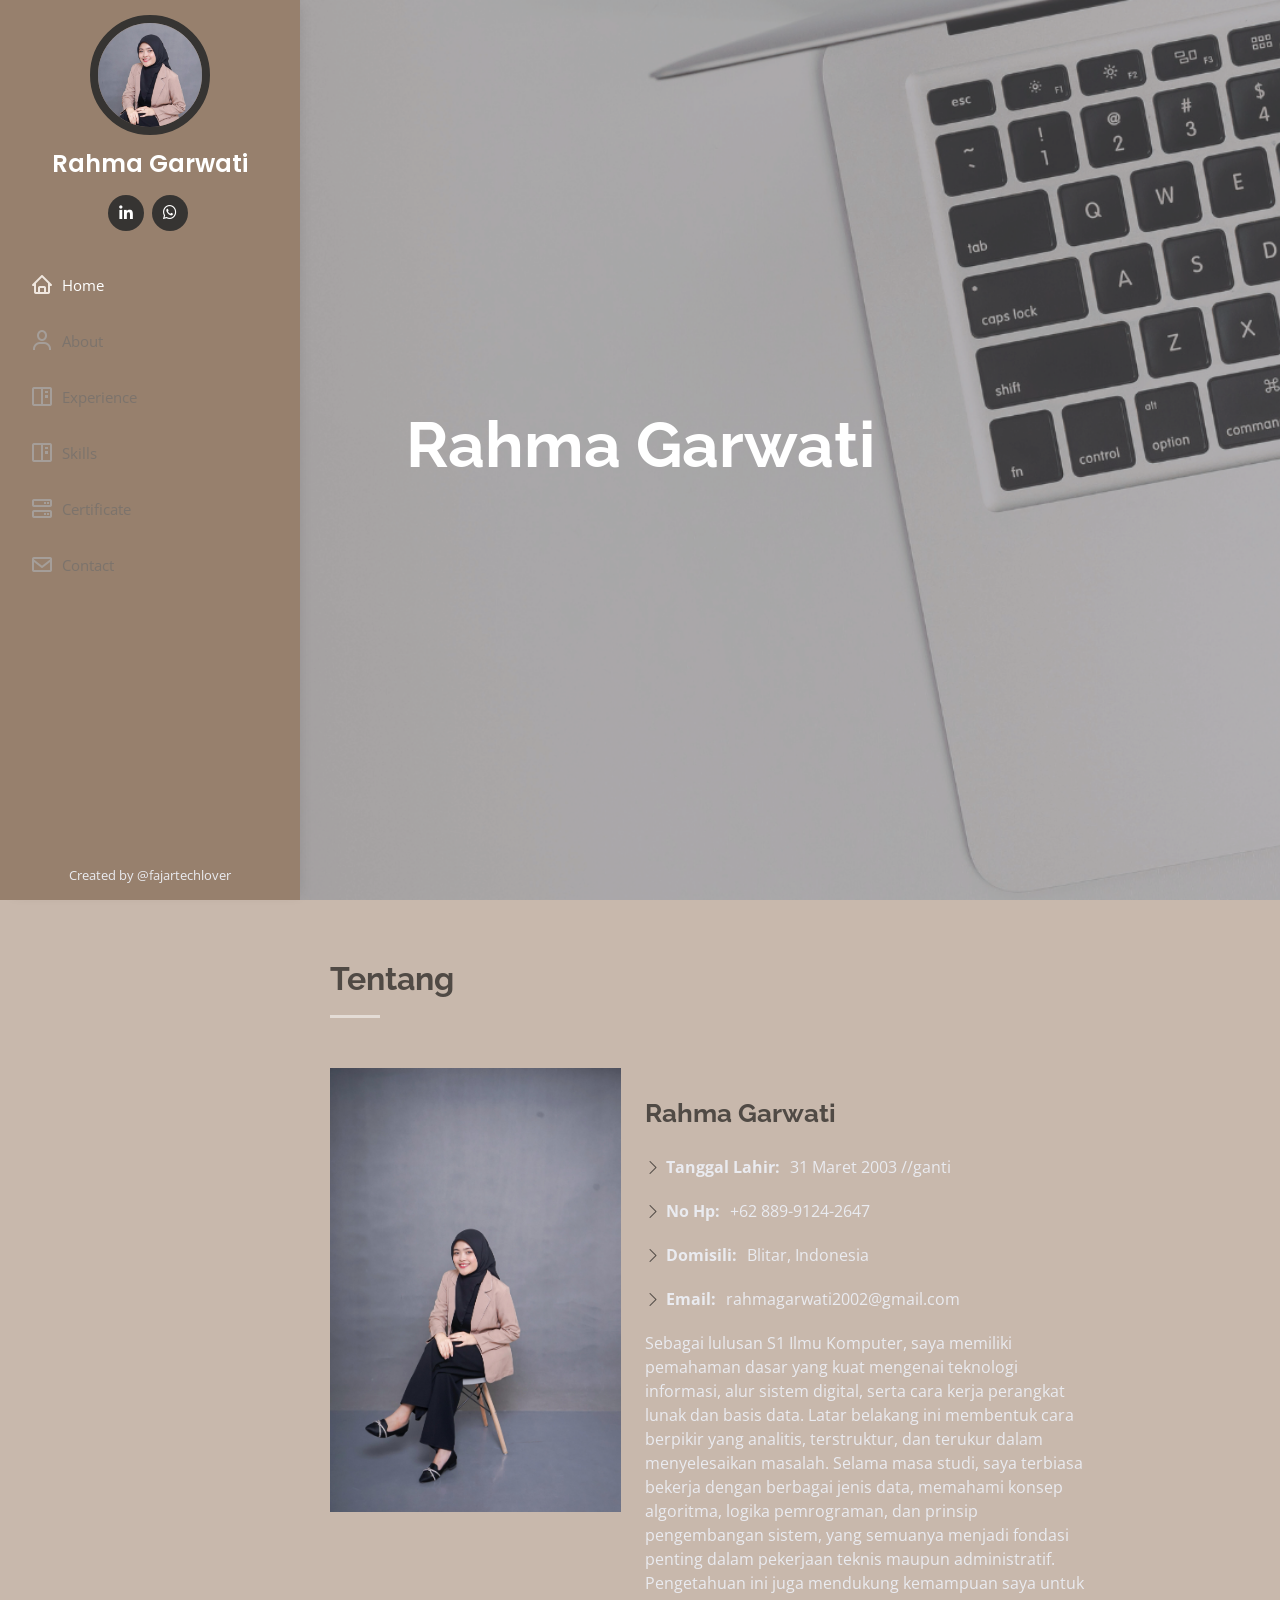
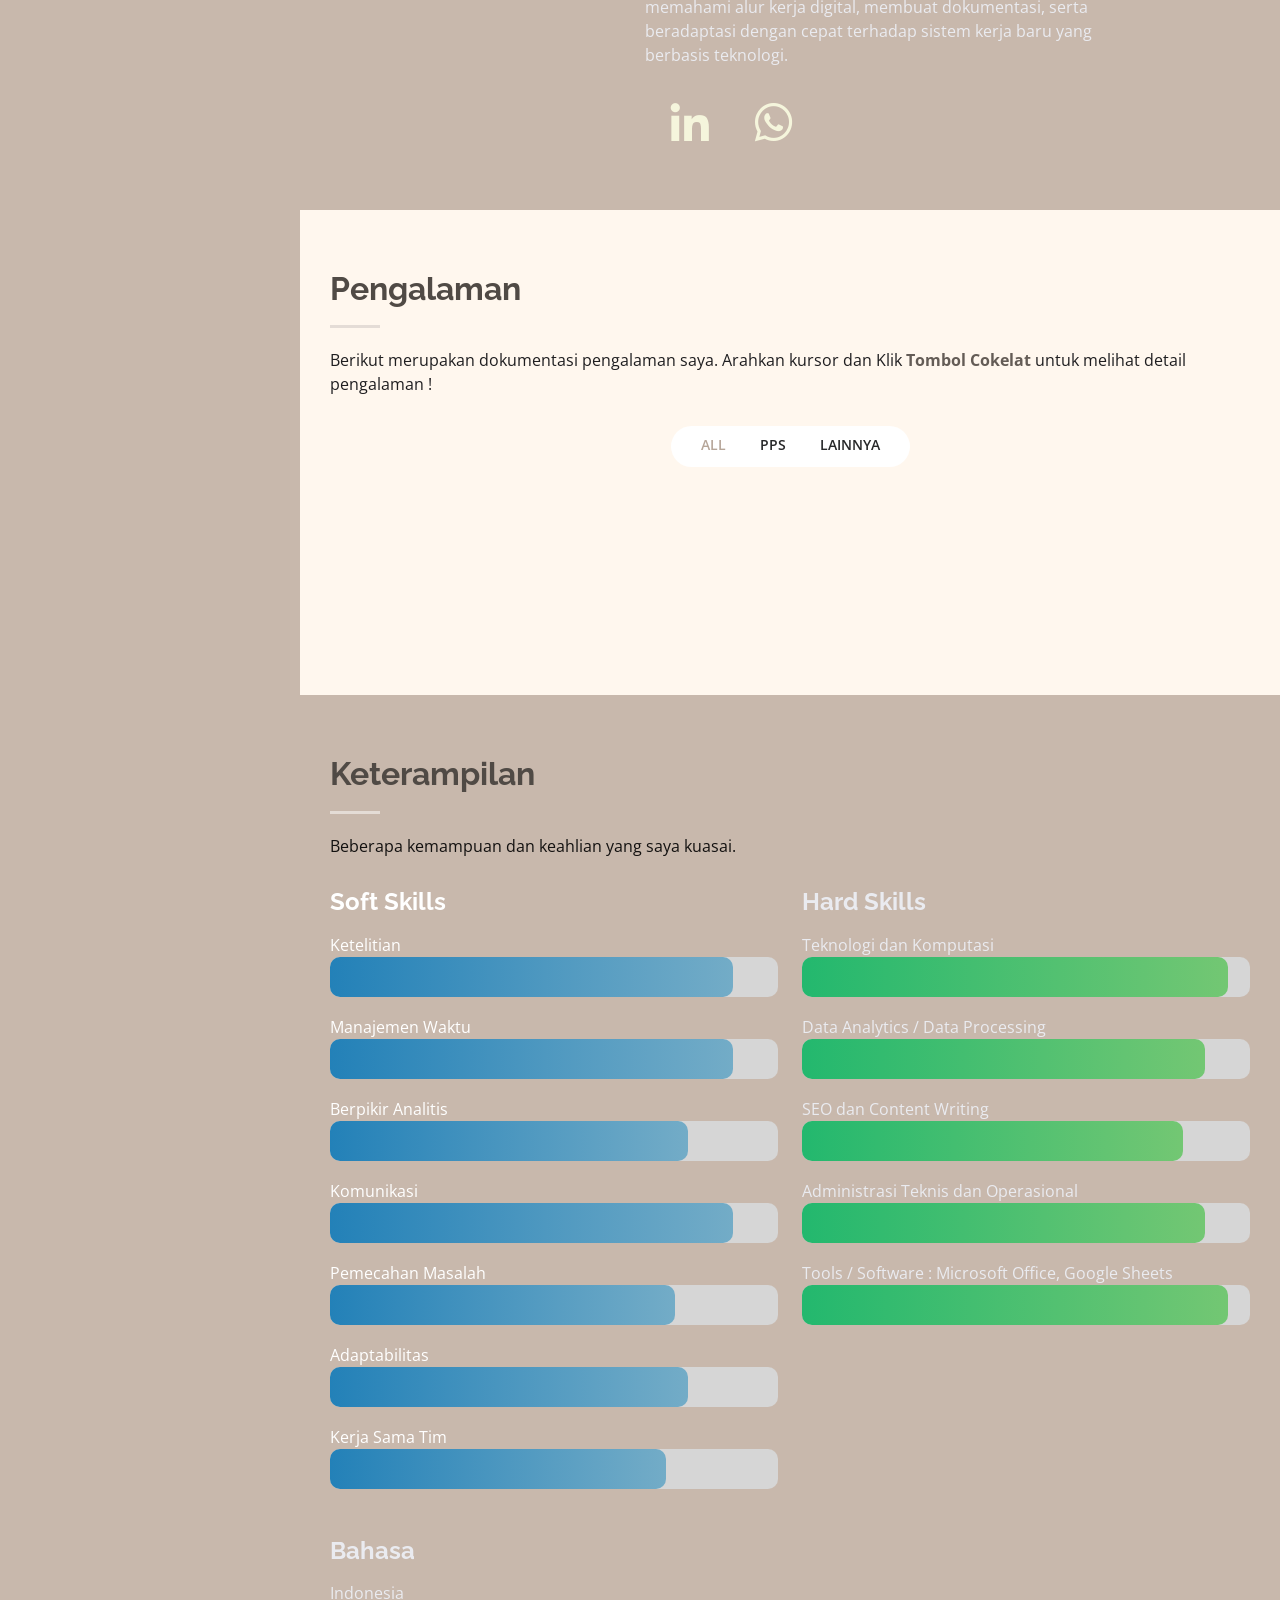
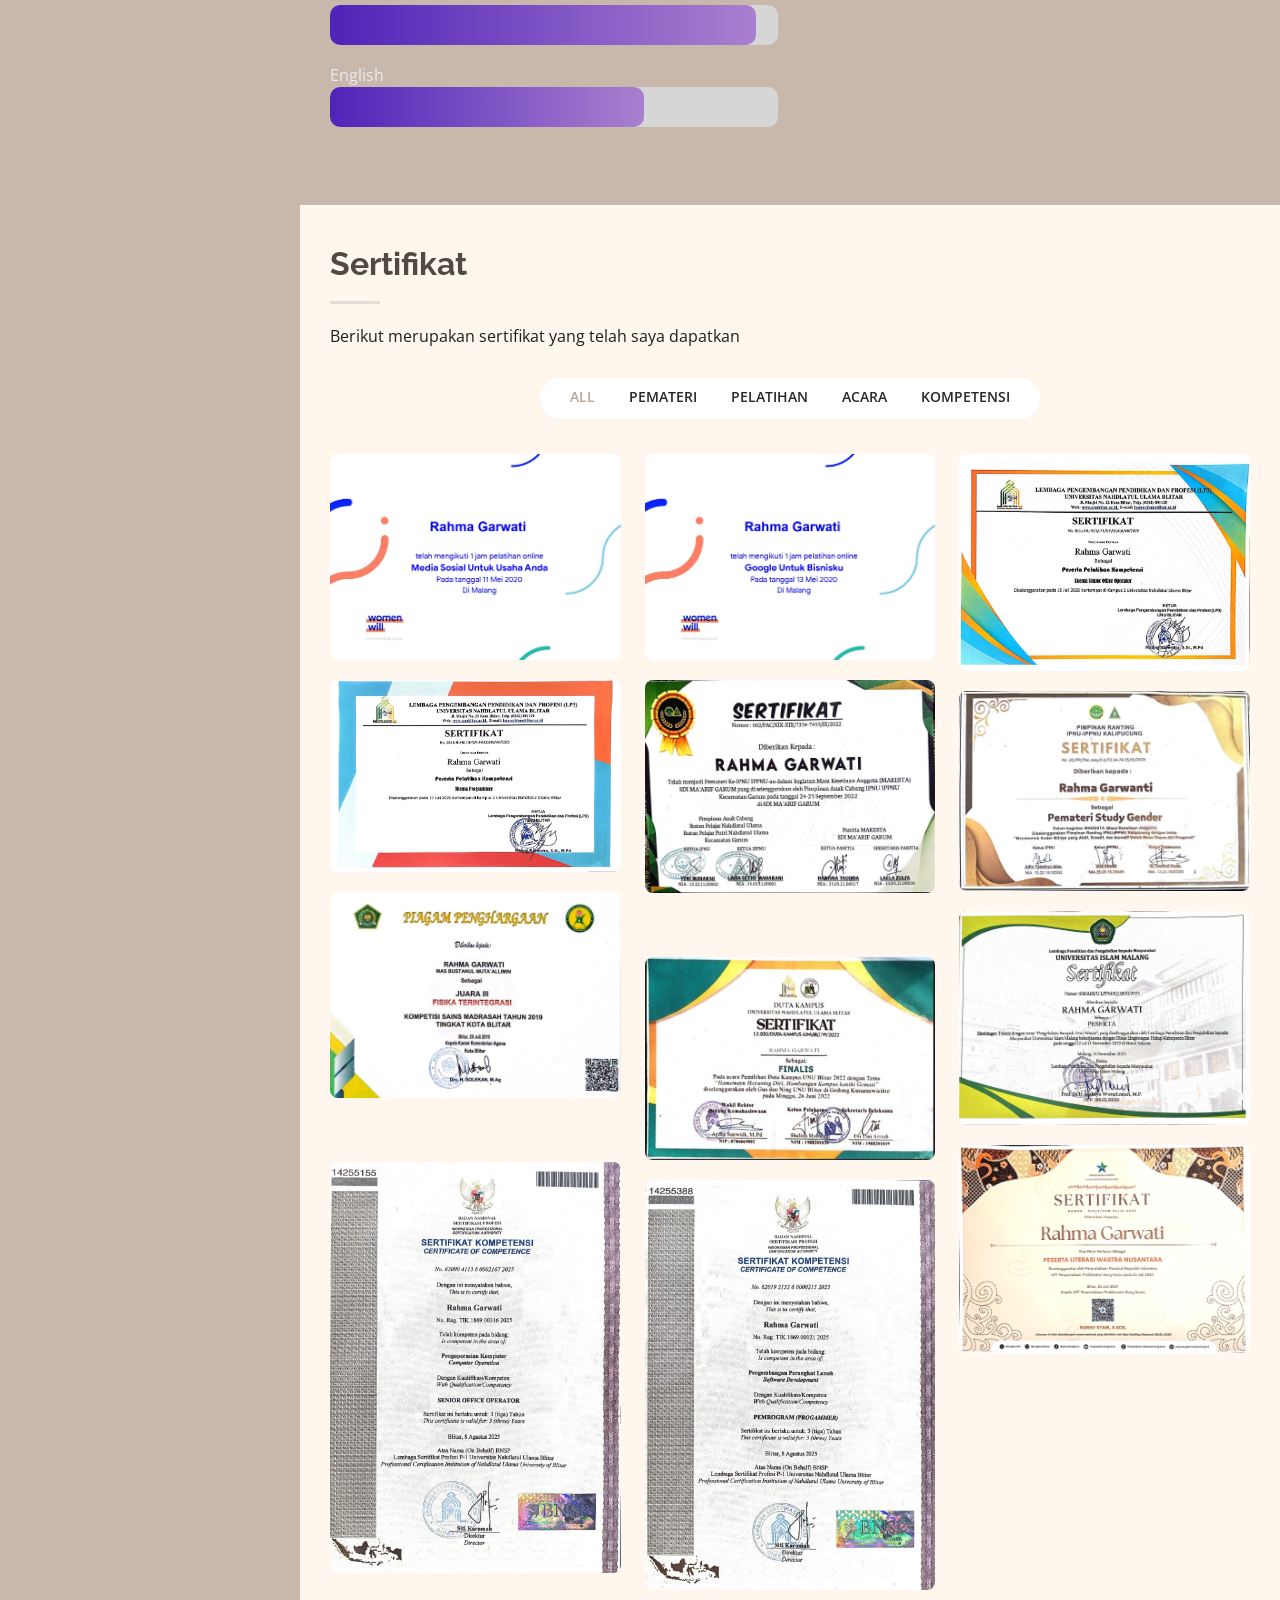
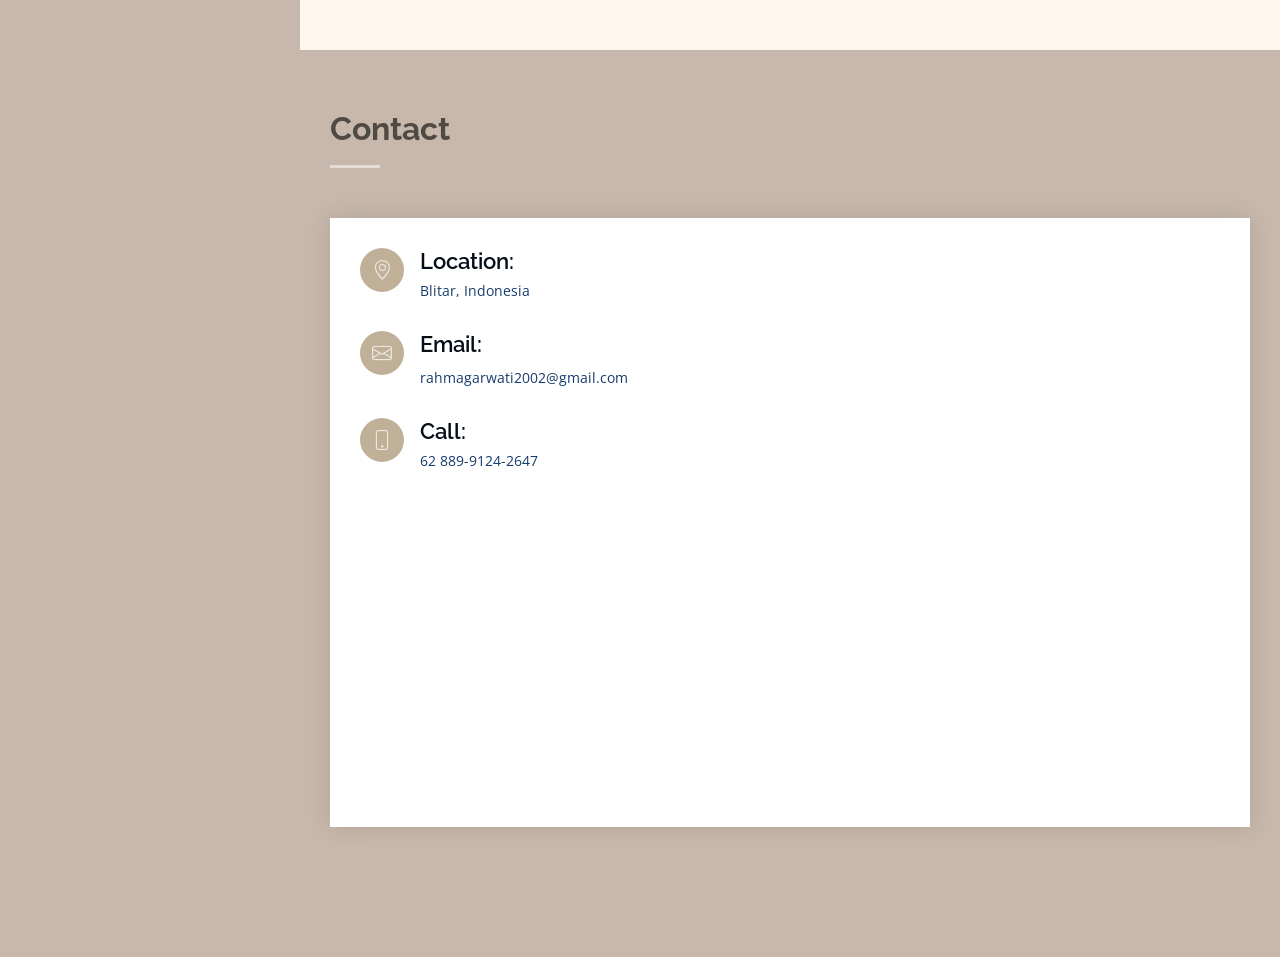
==== index.html @ 6982104a "Add Projects" ====
<!DOCTYPE html>
<html lang="en">

<head>
  <meta charset="utf-8">
  <meta content="width=device-width, initial-scale=1.0" name="viewport">

  <title>Rahma Garwati - Portfolio</title>
  <meta content="" name="description">
  <meta content="" name="keywords">

  <!-- Favicons -->
  <link href="assets/img/Profile 1.jpeg" rel="icon">

  <!-- Google Fonts -->
  <link href="https://fonts.googleapis.com/css?family=Open+Sans:300,300i,400,400i,600,600i,700,700i|Raleway:300,300i,400,400i,500,500i,600,600i,700,700i|Poppins:300,300i,400,400i,500,500i,600,600i,700,700i" rel="stylesheet">

  <!-- Vendor CSS Files -->
  <link href="assets/vendor/aos/aos.css" rel="stylesheet">
  <link href="assets/vendor/bootstrap/css/bootstrap.min.css" rel="stylesheet">
  <link href="assets/vendor/bootstrap-icons/bootstrap-icons.css" rel="stylesheet">
  <link href="assets/vendor/boxicons/css/boxicons.min.css" rel="stylesheet">
  <link href="assets/vendor/glightbox/css/glightbox.min.css" rel="stylesheet">
  <link href="assets/vendor/swiper/swiper-bundle.min.css" rel="stylesheet">

  <!-- Template Main CSS File -->
  <link href="assets/css/style.css" rel="stylesheet">

</head>

<body>

  <!-- ======= Mobile nav toggle button ======= -->
  <i class="bi bi-list mobile-nav-toggle d-xl-none"></i>

  <!-- ======= Header ======= -->
  <header id="header">
    <div class="d-flex flex-column">

      <div class="profile">
        <img src="assets/img/Profile 1.jpeg" alt="" class="img-fluid rounded-circle">
        <h1 class="text-light"><a href="index.html">Rahma Garwati</a></h1>
        <div class="social-links mt-3 text-center">
          <a href="https://www.linkedin.com/in/rahma-garwati-969980222" target="_blank" class="linkedin"><i class="bx bxl-linkedin"></i></a>
          <!-- <a href="https://www.instagram.com/salmaro__" target="_blank" class="instagram"><i class="bx bxl-instagram"></i></a> -->
            <a href="https://wa.me/6288991242647" target="_blank" ><i class="bx bxl-whatsapp" ></i></a>
        </div>
      </div>

      <nav id="navbar" class="nav-menu navbar">
        <ul>
          <li><a href="#hero" class="nav-link scrollto active"><i class="bx bx-home"></i> <span>Home</span></a></li>
          <li><a href="#about" class="nav-link scrollto"><i class="bx bx-user"></i> <span>About</span></a></li>
          <li><a href="#portfolio" class="nav-link scrollto"><i class="bx bx-book-content"></i> <span>Experience</span></a></li>
          <li><a href="#skills" class="nav-link scrollto"><i class="bx bx-book-content"></i> <span>Skills</span></a></li>
          <li><a href="#certificate" class="nav-link scrollto"><i class="bx bx-server"></i> <span>Certificate</span></a></li>
          <li><a href="#contact" class="nav-link scrollto"><i class="bx bx-envelope"></i> <span>Contact</span></a></li>
        </ul>
      </nav><!-- .nav-menu -->
    </div>
  </header><!-- End Header -->

  <!-- ======= Hero Section ======= -->
  <section id="hero" class="d-flex flex-column justify-content-center align-items-center">
    <div class="hero-container" data-aos="fade-in">
      <h1>Rahma Garwati</h1>
    </div>
  </section>
  <!-- End Hero -->

  <main id="main">

    <!-- ======= About Section ======= -->
    <section id="about" class="about">
      <div class="container">

        <div class="section-title">
          <h2>Tentang</h2>
          <!-- <ul >
            Sebagai lulusan S1 Ilmu Komputer, saya memiliki pemahaman dasar yang kuat mengenai teknologi informasi, alur sistem digital, serta cara kerja perangkat lunak dan basis data. Latar belakang ini membentuk cara berpikir yang analitis, terstruktur, dan terukur dalam menyelesaikan masalah. Selama masa studi, saya terbiasa bekerja dengan berbagai jenis data, memahami konsep algoritma, logika pemrograman, dan prinsip pengembangan sistem, yang semuanya menjadi fondasi penting dalam pekerjaan teknis maupun administratif. Pengetahuan ini juga mendukung kemampuan saya untuk memahami alur kerja digital, membuat dokumentasi, serta beradaptasi dengan cepat terhadap sistem kerja baru yang berbasis teknologi.
          </ul>
          <p> -->
        </div>

        <div class="row">
          <div class="col-lg-4" data-aos="fade-right">
            <img src="assets/img/Profile.jpeg" class="img-fluid" alt="">
          </div>
          <div class="col-lg-8 pt-4 pt-lg-0 content" data-aos="fade-left">
            <h2>Rahma Garwati</h2>
      
            <div class="row">
              <div class="col-lg-9">
                <ul>
                  <li><i class="bi bi-chevron-right"></i> <strong>Tanggal Lahir:</strong> <span>31 Maret 2003 //ganti</span></li>
                  <li><i class="bi bi-chevron-right"></i> <strong>No Hp:</strong> <span>+62 889-9124-2647</span></li>
                  <li><i class="bi bi-chevron-right"></i> <strong>Domisili:</strong> <span>Blitar, Indonesia</span></li>
                  <li><i class="bi bi-chevron-right"></i> <strong>Email:</strong> <span>rahmagarwati2002@gmail.com</span></li>

                  <p>
                    Sebagai lulusan S1 Ilmu Komputer, saya memiliki pemahaman dasar yang kuat mengenai teknologi informasi, alur sistem digital, serta cara kerja perangkat lunak dan basis data. 
                    Latar belakang ini membentuk cara berpikir yang analitis, terstruktur, dan terukur dalam menyelesaikan masalah. Selama masa studi, saya terbiasa bekerja dengan berbagai jenis data, 
                    memahami konsep algoritma, logika pemrograman, dan prinsip pengembangan sistem, yang semuanya menjadi fondasi penting dalam pekerjaan teknis maupun administratif. 
                    Pengetahuan ini juga mendukung kemampuan saya untuk memahami alur kerja digital, membuat dokumentasi, serta beradaptasi dengan cepat terhadap sistem kerja baru yang berbasis teknologi.
                  </p>          
                </ul>    
           
                <div class="social-links" style="padding-left: 20px; margin-top: 30px;">
                  <a href="https://www.linkedin.com/in/rahma-garwati-969980222" target="_blank">
                    <i class="bx bxl-linkedin" style="font-size: 50px;"></i>
                  </a>
                  <!-- <a href="https://www.instagram.com/" target="_blank" style="margin-left: 30px;">
                    <i class="bx bxl-instagram" style="font-size: 50px;"></i>
                  </a> -->
                  <a href="https://wa.me/6288991242647" target="_blank" style="margin-left: 30px;">
                    <i class="bx bxl-whatsapp" style="font-size: 50px;"></i>
                  </a>
                </div>
              </div>
            </div>

      
          </div>
        </div>

      </div>
    </section><!-- End About Section -->

    <!-- End Portfolio Section -->

       <!-- ======= Experience Section ======= -->
        <section id="portfolio" class="portfolio section-bg" style=" padding-bottom: 0px;">
          <div class="container">
    
            <div class="section-title">
              <h2>Pengalaman</h2>
              <p>Berikut merupakan dokumentasi pengalaman saya. Arahkan kursor dan Klik <b style="color: #645c56">Tombol Cokelat</b> untuk melihat detail pengalaman !</p>
            </div>

           <div class="row" >
          <div class="col-lg-12 d-flex justify-content-center">
            <ul id="portfolio-flters">
              <li data-filter="*" class="filter-active">All</li>
              <li data-filter=".filter-pps">PPS</li>
              <li data-filter=".filter-lainnya">Lainnya</li>
            </ul>
          </div>
        </div>

    
          <div class="row portfolio-container"  >
       
        
            <div class="col-lg-4 col-md-6 portfolio-item filter-pps">
            <div class="portfolio-wrap">
              <img src="assets/img/experience/banner (1).jpg" class="img-fluid" alt="">
              <div class="portfolio-links">
                <a href="1.html" title="More Details"><i class="bx bx-link"></i></a>
              </div>
            </div>
          </div>

            <div class="col-lg-4 col-md-6 portfolio-item filter-pps">
            <div class="portfolio-wrap">
              <img src="assets/img/experience/banner (2).jpg" class="img-fluid" alt="">
              <div class="portfolio-links">
                <a href="2.html" title="More Details"><i class="bx bx-link"></i></a>
              </div>
            </div>
          </div>

            <div class="col-lg-4 col-md-6 portfolio-item filter-lainnya">
            <div class="portfolio-wrap">
              <img src="assets/img/experience/banner (3).jpg" class="img-fluid" alt="">
              <div class="portfolio-links">
                <a href="3.html" title="More Details"><i class="bx bx-link"></i></a>
              </div>
            </div>
          </div>

       
       
            </div>
    
          </div>
        </section>
        
        <!-- ======= Skills Section ======= -->
<section id="skills" class="portfolio " >
  <div class="container">

    <div class="section-title">
      <h2>Keterampilan</h2>
      <p style="color: #131110">Beberapa kemampuan dan keahlian yang saya kuasai.</p>
    </div>

    <div class="row skills-content">


                  <!-- Soft Skills -->
      <div class="col-lg-6" data-aos="slide-right" style="color: White;">
        <h4 class="mb-3"><strong>Soft Skills</strong></h4>

   <div style="margin-bottom: 18px;">
          <span sclass="skill" >Ketelitian<i class="val" style=""></i></span>
          <div  style="background-color: #d6d6d6; border-radius: 10px;">
            <div role="progressbar"
              style="width: 90%; height: 40px; border-radius: 10px; background: linear-gradient(90deg,#2381b8,#73acc7);">
            </div>
          </div>
        </div>


   <div style="margin-bottom: 18px;">
          <span sclass="skill" >Manajemen Waktu<i class="val" style=""></i></span>
          <div  style="background-color: #d6d6d6; border-radius: 10px;">
            <div role="progressbar"
              style="width: 90%; height: 40px; border-radius: 10px; background: linear-gradient(90deg,#2381b8,#73acc7);">
            </div>
          </div>
        </div>

   <div style="margin-bottom: 18px;">
          <span sclass="skill" >Berpikir Analitis<i class="val" style=""></i></span>
          <div  style="background-color: #d6d6d6; border-radius: 10px;">
            <div role="progressbar"
              style="width: 80%; height: 40px; border-radius: 10px; background: linear-gradient(90deg,#2381b8,#73acc7);">
            </div>
          </div>
        </div>

           <div style="margin-bottom: 18px;">
          <span sclass="skill" >Komunikasi<i class="val" style=""></i></span>
          <div  style="background-color: #d6d6d6; border-radius: 10px;">
            <div role="progressbar"
              style="width: 90%; height: 40px; border-radius: 10px; background: linear-gradient(90deg,#2381b8,#73acc7);">
            </div>
          </div>
        </div>

        <div style="margin-bottom: 18px;">
          <span sclass="skill" >Pemecahan Masalah<i class="val" style=""></i></span>
          <div  style="background-color: #d6d6d6; border-radius: 10px;">
            <div role="progressbar"
              style="width: 77%; height: 40px; border-radius: 10px; background: linear-gradient(90deg,#2381b8,#73acc7);">
            </div>
          </div>
        </div>

        <div style="margin-bottom: 18px;">
          <span sclass="skill" >Adaptabilitas<i class="val" style=""></i></span>
          <div  style="background-color: #d6d6d6; border-radius: 10px;">
            <div role="progressbar"
              style="width: 80%; height: 40px; border-radius: 10px; background: linear-gradient(90deg,#2381b8,#73acc7);">
            </div>
          </div>
        </div>

        <div style="margin-bottom: 18px;">
          <span sclass="skill" >Kerja Sama Tim<i class="val" style=""></i></span>
          <div  style="background-color: #d6d6d6; border-radius: 10px;">
            <div role="progressbar"
              style="width: 75%; height: 40px; border-radius: 10px; background: linear-gradient(90deg,#2381b8,#73acc7);">
            </div>
          </div>
        </div>


      </div>


         <!-- Technical Skills -->
      <div class="col-lg-6" data-aos="slide-left">
        <h4 class="mb-3" ><strong>Hard Skills</strong></h4>

        <div style="margin-bottom: 18px;">
          <span sclass="skill" >Teknologi dan Komputasi</span>
          <div  style="background-color: #d6d6d6; border-radius: 10px;">
            <div role="progressbar"
              style="width: 95%; height: 40px; border-radius: 10px; background: linear-gradient(90deg,#23b86e,#73c773);">
            </div>
          </div>
        </div>
        <div style="margin-bottom: 18px;">
          <span sclass="skill" >Data Analytics / Data Processing</span>
          <div  style="background-color: #d6d6d6; border-radius: 10px;">
            <div role="progressbar"
              style="width: 90%; height: 40px; border-radius: 10px; background: linear-gradient(90deg,#23b86e,#73c773);">
            </div>
          </div>
        </div>
        <div style="margin-bottom: 18px;">
          <span sclass="skill" >SEO dan Content Writing</span>
          <div  style="background-color: #d6d6d6; border-radius: 10px;">
            <div role="progressbar"
              style="width: 85%; height: 40px; border-radius: 10px; background: linear-gradient(90deg,#23b86e,#73c773);">
            </div>
          </div>
        </div>
        <div style="margin-bottom: 18px;">
          <span sclass="skill" >Administrasi Teknis dan Operasional</span>
          <div  style="background-color: #d6d6d6; border-radius: 10px;">
            <div role="progressbar"
              style="width: 90%; height: 40px; border-radius: 10px; background: linear-gradient(90deg,#23b86e,#73c773);">
            </div>
          </div>
        </div>
        <div style="margin-bottom: 18px;">
          <span sclass="skill" >Tools / Software : Microsoft Office, Google Sheets</span>
          <div  style="background-color: #d6d6d6; border-radius: 10px;">
            <div role="progressbar"
              style="width: 95%; height: 40px; border-radius: 10px; background: linear-gradient(90deg,#23b86e,#73c773);">
            </div>
          </div>
        </div>
        
        <!-- <div style="margin-bottom: 18px;">
          <span sclass="skill" >Editing & Social Media: Canva, Capcut, Instagram</span>
          <div  style="background-color: #d6d6d6; border-radius: 10px;">
            <div role="progressbar"
              style="width: 90%; height: 40px; border-radius: 10px; background: linear-gradient(90deg,#23b86e,#73c773);">
            </div>
          </div>
        </div> -->

      </div>




   
      <!-- Language -->
      <div class="col-lg-6" data-aos="slide-up">
        <h4 class="mb-3" style="margin-top: 30px;"><strong>Bahasa</strong></h4>

        <div style="margin-bottom: 18px;">
          <span sclass="skill" >Indonesia</span>
          <div  style="background-color: #d6d6d6; border-radius: 10px;">
            <div role="progressbar"
              style="width: 95%; height: 40px; border-radius: 10px; background: linear-gradient(90deg,#5023b8,#a980cf);">
            </div>
          </div>
        </div>

        <div style="margin-bottom: 18px;">
          <span sclass="skill" >English</span>
          <div  style="background-color: #d6d6d6; border-radius: 10px;">
            <div role="progressbar"
              style="width: 70%; height: 40px; border-radius: 10px; background: linear-gradient(90deg,#5023b8,#a980cf);">
            </div>
          </div>
        </div>

      </div>



    </div>

  </div>
</section>
<!-- End Skills Section -->

        <!-- Certificate Section -->
        <section id="certificate" class="certificate section-bg portfolio" style="padding: 40px 0;">
        <div class="container">

        <div class="section-title">
            <h2>Sertifikat</h2>
            <p>Berikut merupakan sertifikat yang telah saya dapatkan</p>
          </div>

            <div class="row">
          <div class="col-lg-12 d-flex justify-content-center">
            <ul id="certificate-flters">
              <li data-filter="*" class="filter-active">All</li>
              <li data-filter=".filter-pemateri">Pemateri</li>
              <li data-filter=".filter-pelatihan">Pelatihan</li>
              <li data-filter=".filter-acara">Acara</li>
              <li data-filter=".filter-kompetensi">Kompetensi</li>
            </ul>
          </div>
        </div>

    <!-- Certificate List -->
    <div class="row certificate-container" data-aos="slide-up"  >


      <!-- Pelatihan -->
      <div class="col-lg-4 col-md-6 certificate-item filter-pelatihan" style="margin-bottom: 20px;">
        <div class="portfolio-wrap" style="border-radius: 8px;">
          <img src="assets/img/certificate/Pelatihan/pelatihan (1).jpg" class="img-fluid" alt="">
            <div class="portfolio-links">
              <a href="assets/img/certificate/Pelatihan/pelatihan (1).jpg" data-gallery="portfolioGallery" class="portfolio-lightbox" title=""><i class="bx bx-plus"></i></a>
            </div>
        </div>
      </div>

      <div class="col-lg-4 col-md-6 certificate-item filter-pelatihan" style="margin-bottom: 20px;">
        <div class="portfolio-wrap" style="border-radius: 8px;">
          <img src="assets/img/certificate/Pelatihan/pelatihan (2).jpg" class="img-fluid" alt="">
              <div class="portfolio-links">
                <a href="assets/img/certificate/Pelatihan/pelatihan (2).jpg" data-gallery="portfolioGallery" class="portfolio-lightbox" title=""><i class="bx bx-plus"></i></a>
              </div>
          </div>
      </div>

      <div class="col-lg-4 col-md-6 certificate-item filter-pelatihan" style="margin-bottom: 20px;">
        <div class="portfolio-wrap" style="border-radius: 8px;">
          <img src="assets/img/certificate/Pelatihan/pelatihan (3).jpg" class="img-fluid" alt="">
            <div class="portfolio-links">
              <a href="assets/img/certificate/Pelatihan/pelatihan (3).jpg" data-gallery="portfolioGallery" class="portfolio-lightbox" title=""><i class="bx bx-plus"></i></a>
            </div>
        </div>
      </div>

      <div class="col-lg-4 col-md-6 certificate-item filter-pelatihan" style="margin-bottom: 20px;">
        <div class="portfolio-wrap" style="border-radius: 8px;">
          <img src="assets/img/certificate/Pelatihan/pelatihan (4).jpg" class="img-fluid" alt="">
              <div class="portfolio-links">
                <a href="assets/img/certificate/Pelatihan/pelatihan (4).jpg" data-gallery="portfolioGallery" class="portfolio-lightbox" title=""><i class="bx bx-plus"></i></a>
              </div>
          </div>
      </div>      

      <!-- Pemateri  -->

      <div class="col-lg-4 col-md-6 certificate-item filter-pemateri" style="margin-bottom: 20px;">
        <div class="portfolio-wrap" style="border-radius: 8px;">
          <img src="assets/img/certificate/Pemateri/pemateri (1).jpeg" class="img-fluid" alt="">
            <div class="portfolio-links">
              <a href="assets/img/certificate/Pemateri/pemateri (1).jpeg" data-gallery="portfolioGallery" class="portfolio-lightbox" title=""><i class="bx bx-plus"></i></a>
            </div>
        </div>
      </div>

      <div class="col-lg-4 col-md-6 certificate-item filter-pemateri" style="margin-bottom: 20px;">
        <div class="portfolio-wrap" style="border-radius: 8px;">
          <img src="assets/img/certificate/Pemateri/pemateri (2).jpeg" class="img-fluid" alt="">
              <div class="portfolio-links">
                <a href="assets/img/certificate/Pemateri/pemateri (2).jpeg" data-gallery="portfolioGallery" class="portfolio-lightbox" title=""><i class="bx bx-plus"></i></a>
              </div>
          </div>
      </div>

      <!-- Acara -->
       
      <div class="col-lg-4 col-md-6 certificate-item filter-acara" style="margin-bottom: 20px;">
        <div class="portfolio-wrap" style="border-radius: 8px;">
          <img src="assets/img/certificate/Acara/acara (1).jpg" class="img-fluid" alt="">
            <div class="portfolio-links">
              <a href="assets/img/certificate/Acara/acara (1).jpg" data-gallery="portfolioGallery" class="portfolio-lightbox" title=""><i class="bx bx-plus"></i></a>
            </div>
        </div>
      </div>

      <div class="col-lg-4 col-md-6 certificate-item filter-acara" style="margin-bottom: 20px;">
        <div class="portfolio-wrap" style="border-radius: 8px;">
          <img src="assets/img/certificate/Acara/acara (2).jpeg" class="img-fluid" alt="">
            <div class="portfolio-links">
              <a href="assets/img/certificate/Acara/acara (2).jpeg" data-gallery="portfolioGallery" class="portfolio-lightbox" title=""><i class="bx bx-plus"></i></a>
            </div>
        </div>
      </div>

      <div class="col-lg-4 col-md-6 certificate-item filter-acara" style="margin-bottom: 20px;">
        <div class="portfolio-wrap" style="border-radius: 8px;">
          <img src="assets/img/certificate/Acara/acara (3).jpg" class="img-fluid" alt="">
            <div class="portfolio-links">
              <a href="assets/img/certificate/Acara/acara (3).jpg" data-gallery="portfolioGallery" class="portfolio-lightbox" title=""><i class="bx bx-plus"></i></a>
            </div>
        </div>
      </div>

      <div class="col-lg-4 col-md-6 certificate-item filter-acara" style="margin-bottom: 20px;">
        <div class="portfolio-wrap" style="border-radius: 8px;">
          <img src="assets/img/certificate/Acara/acara (4).jpeg" class="img-fluid" alt="">
            <div class="portfolio-links">
              <a href="assets/img/certificate/Acara/acara (4).jpeg" data-gallery="portfolioGallery" class="portfolio-lightbox" title=""><i class="bx bx-plus"></i></a>
            </div>
        </div>
      </div>

      <div class="col-lg-4 col-md-6 certificate-item filter-acara" style="margin-bottom: 20px;">
        <div class="portfolio-wrap" style="border-radius: 8px;">
          <img src="assets/img/certificate/Acara/acara (5).jpg" class="img-fluid" alt="">
            <div class="portfolio-links">
              <a href="assets/img/certificate/Acara/acara (5).jpg" data-gallery="portfolioGallery" class="portfolio-lightbox" title=""><i class="bx bx-plus"></i></a>
            </div>
        </div>
      </div>

      <div class="col-lg-4 col-md-6 certificate-item filter-acara" style="margin-bottom: 20px;">
        <div class="portfolio-wrap" style="border-radius: 8px;">
          <img src="assets/img/certificate/Acara/acara (6).jpeg" class="img-fluid" alt="">
            <div class="portfolio-links">
              <a href="assets/img/certificate/Acara/acara (6).jpeg" data-gallery="portfolioGallery" class="portfolio-lightbox" title=""><i class="bx bx-plus"></i></a>
            </div>
        </div>
      </div>

      <!-- Kompetensi -->
      <div class="col-lg-4 col-md-6 certificate-item filter-kompetensi" style="margin-bottom: 20px;">
        <div class="portfolio-wrap" style="border-radius: 8px;">
          <img src="assets/img/certificate/Kompetensi/kompetensi (1).jpeg" class="img-fluid" alt="">
            <div class="portfolio-links">
              <a href="assets/img/certificate/Kompetensi/kompetensi (1).jpeg" data-gallery="portfolioGallery" class="portfolio-lightbox" title=""><i class="bx bx-plus"></i></a>
            </div>
        </div>
      </div>

      <div class="col-lg-4 col-md-6 certificate-item filter-kompetensi" style="margin-bottom: 20px;">
        <div class="portfolio-wrap" style="border-radius: 8px;">
          <img src="assets/img/certificate/Kompetensi/kompetensi (2).jpeg" class="img-fluid" alt="">
            <div class="portfolio-links">
              <a href="assets/img/certificate/Kompetensi/kompetensi (2).jpeg" data-gallery="portfolioGallery" class="portfolio-lightbox" title=""><i class="bx bx-plus"></i></a>
            </div>
        </div>
      </div>

    </div>

  </div>
</section>




   

    <!-- ======= Contact Section ======= -->
    <section id="contact" class="contact">
      <div class="container">

        <div class="section-title">
          <h2>Contact</h2>
        </div>

        <div class="row" data-aos="fade-in">

          <div class="col-lg-12 d-flex align-items-stretch">
            <div class="info">
              <div class="address">
                <i class="bi bi-geo-alt"></i>
                <h4>Location:</h4>
                <p>Blitar, Indonesia</p>
              </div>

              <div class="email">
                <i class="bi bi-envelope"></i>
                <h4>Email:</h4>
                <p>rahmagarwati2002@gmail.com</p>
              </div>

              <div class="phone">
                <i class="bi bi-phone"></i>
                <h4>Call:</h4>
                <p>62 889-9124-2647</p>
              </div>
              <iframe src="https://www.google.com/maps/embed?pb=!1m18!1m12!1m3!1d31600.522306522485!2d112.14465631181885!3d-8.09482483375637!2m3!1f0!2f0!3f0!3m2!1i1024!2i768!4f13.1!3m3!1m2!1s0x2e78eb1801b03d3d%3A0x3027a76e352bcf0!2sBlitar%2C%20Kota%20Blitar%2C%20Jawa%20Timur!5e0!3m2!1sid!2sid!4v1765009002490!5m2!1sid!2sid" width="100%" height="290px" style="border:0;" allowfullscreen="" loading="lazy" referrerpolicy="no-referrer-when-downgrade"></iframe>
            </div>

          </div>



        </div>

      </div>
    </section><!-- End Contact Section -->

  </main><!-- End #main -->
      

  <!-- ======= Footer ======= -->
  <footer id="footer">
    <div class="container">
 
      <div class="credits">
        Created by @fajartechlover
      </div>
    </div>
  </footer><!-- End  Footer -->

  <a href="#" class="back-to-top d-flex align-items-center justify-content-center"><i class="bi bi-arrow-up-short"></i></a>

  <!-- Vendor JS Files -->
  <script src="assets/vendor/purecounter/purecounter_vanilla.js"></script>
  <script src="assets/vendor/aos/aos.js"></script>
  <script src="assets/vendor/bootstrap/js/bootstrap.bundle.min.js"></script>
  <script src="assets/vendor/glightbox/js/glightbox.min.js"></script>
  <script src="assets/vendor/isotope-layout/isotope.pkgd.min.js"></script>
  <script src="assets/vendor/swiper/swiper-bundle.min.js"></script>
  <script src="assets/vendor/typed.js/typed.umd.js"></script>
  <script src="assets/vendor/waypoints/noframework.waypoints.js"></script>
  <script src="assets/vendor/php-email-form/validate.js"></script>

  <!-- Template Main JS File -->
  <script src="assets/js/main.js"></script>
  <script src="assets/js/animation/portfolio-animation.js"></script>


</body>

</html>
---- assets/css/style.css ----
body {
  font-family: "Open Sans", sans-serif;
  color: #eaebf0;
  background-color: #c8b8ac;
}

a {
  color: beige  ;
  text-decoration: none;
}

a:hover {
  color: #b4a69b;
  text-decoration: none;
}

h1,
h2,
h3,
h4,
h5,
h6 {
  font-family: "Raleway", sans-serif;
}

/*--------------------------------------------------------------
# Back to top button
--------------------------------------------------------------*/
.back-to-top {
  position: fixed;
  visibility: hidden;
  opacity: 0;
  right: 15px;
  bottom: 15px;
  z-index: 996;
  background: #4a4038;
  width: 40px;
  height: 40px;
  border-radius: 50px;
  transition: all 0.4s;
}

.back-to-top i {
  font-size: 28px;
  color: #fff;
  line-height: 0;
}

.back-to-top:hover {
  background: #5d5146;
  color: #fff;
}

.back-to-top.active {
  visibility: visible;
  opacity: 1;
}

/*--------------------------------------------------------------
# Header
--------------------------------------------------------------*/
#header {
  position: fixed;
  top: 0;
  left: 0;
  bottom: 0;
  width: 300px;
  transition: all ease-in-out 0.5s;
  z-index: 9997;
  transition: all 0.5s;
  padding: 0 15px;
  background: #97806d;
  overflow-y: auto;
  box-shadow: 6px 0 12px -6px rgba(0,0,0,0.10);
}

#header .profile img {
  margin: 15px auto;
  display: block;
  width: 120px;
  border: 8px solid #363432;
}

#header .profile h1 {
  font-size: 24px;
  margin: 0;
  padding: 0;
  font-weight: 600;
  -moz-text-align-last: center;
  text-align-last: center;
  font-family: "Poppins", sans-serif;
}

#header .profile h1 a,
#header .profile h1 a:hover {
  color: #fff;
  text-decoration: none;
}

#header .profile .social-links a {
  font-size: 18px;
  display: inline-block;
  background: #363432;
  color: #fff;
  line-height: 1;
  padding: 8px 0;
  margin-right: 4px;
  border-radius: 50%;
  text-align: center;
  width: 36px;
  height: 36px;
  transition: 0.3s;
}

#header .profile .social-links a:hover {
  background: #eae6e2;
  color: #fff;
  text-decoration: none;
}

#main {
  margin-left: 300px;
}

.container,
.container-fluid {
  padding-left: 30px;
  padding-right: 30px;
}

@media (max-width: 1199px) {
  #header {
    left: -300px;
  }

  #main {
    margin-left: 0;
  }

  .container,
  .container-fluid {
    padding-left: 12px;
    padding-right: 12px;
  }
}

/*--------------------------------------------------------------
# Navigation Menu
--------------------------------------------------------------*/
/* Desktop Navigation */
.nav-menu {
  padding: 30px 0 0 0;
}

.nav-menu * {
  margin: 0;
  padding: 0;
  list-style: none;
}

.nav-menu>ul>li {
  position: relative;
  white-space: nowrap;
}

.nav-menu a,
.nav-menu a:focus {
  display: flex;
  align-items: center;
  color: #7c736c;
  padding: 12px 15px;
  margin-bottom: 8px;
  transition: 0.3s;
  font-size: 15px;
}

.nav-menu a i,
.nav-menu a:focus i {
  font-size: 24px;
  padding-right: 8px;
  color: #a59e99;
}

.nav-menu a:hover,
.nav-menu .active,
.nav-menu .active:focus,
.nav-menu li:hover>a {
  text-decoration: none;
  color: #fff;
}

.nav-menu a:hover i,
.nav-menu .active i,
.nav-menu .active:focus i,
.nav-menu li:hover>a i {
  color: #f0e7df;
}

/* Mobile Navigation */
.mobile-nav-toggle {
  position: fixed;
  right: 15px;
  top: 15px;
  z-index: 9998;
  border: 0;
  font-size: 24px;
  transition: all 0.4s;
  outline: none !important;
  background-color: #a59e99;
  color: #fff;
  width: 40px;
  height: 40px;
  display: inline-flex;
  align-items: center;
  justify-content: center;
  line-height: 0;
  border-radius: 50px;
  cursor: pointer;
}

.mobile-nav-active {
  overflow: hidden;
}

.mobile-nav-active #header {
  left: 0;
}

/*--------------------------------------------------------------
# Hero Section
--------------------------------------------------------------*/
#hero {
  width: 100%;
  height: 100vh;
  background: url("../img/bg.png") top center;
  background-size: cover;
}

#hero:before {
  content: "";
  background: rgba(5, 13, 24, 0.3);
  position: absolute;
  bottom: 0;
  top: 0;
  left: 0;
  right: 0;
  z-index: 1;
}

#hero .hero-container {
  position: relative;
  z-index: 2;
  min-width: 300px;
}

#hero h1 {
  margin: 0 0 10px 0;
  font-size: 64px;
  font-weight: 700;
  line-height: 56px;
  color: #fff;
}

#hero p {
  color: #fff;
  margin-bottom: 50px;
  font-size: 26px;
  font-family: "Poppins", sans-serif;
}

#hero p span {
  color: #fff;
  padding-bottom: 4px;
  letter-spacing: 1px;
  border-bottom: 3px solid #eae6e2;
}

@media (min-width: 1024px) {
  #hero {
    background-attachment: fixed;
  }
}

@media (max-width: 768px) {
  #hero h1 {
    font-size: 28px;
    line-height: 36px;
  }

  #hero h2 {
    font-size: 18px;
    line-height: 24px;
    margin-bottom: 30px;
  }
}

/*--------------------------------------------------------------
# Sections General
--------------------------------------------------------------*/
section {
  padding: 60px 0;
  overflow: hidden;
}

.section-bg {
  background: #fff7ee;
}

.section-title {
  padding-bottom: 30px;
}

.section-title h2 {
  font-size: 32px;
  font-weight: bold;
  margin-bottom: 20px;
  padding-bottom: 20px;
  position: relative;
  color: #504a45;
}

.section-title h2::after {
  content: "";
  position: absolute;
  display: block;
  width: 50px;
  height: 3px;
  background: #e4dcd6;
  bottom: 0;
  left: 0;
}

.section-title p {
  margin-bottom: 0;
  color: rgb(31, 30, 32);
}

/*--------------------------------------------------------------
# About
--------------------------------------------------------------*/
.about .content h2 {
  font-weight: 700;
  font-size: 26px;
  color: #504a45;
  margin-top: 30px;
  margin-bottom: 25px;
}
.about .section-title p {
  color : white;
}

.about .content ul {
  list-style: none;
  padding: 0;
}

.about .content ul li {
  margin-bottom: 20px;
  display: flex;
  align-items: center;
}

.about .content ul strong {
  margin-right: 10px;
}

.about .content ul i {
  font-size: 16px;
  margin-right: 5px;
  color: #504a45;
  line-height: 0;
}

.about .content p:last-child {
  margin-bottom: 0;
}

/*--------------------------------------------------------------
# Facts
--------------------------------------------------------------*/
.facts {
  padding-bottom: 30px;
}

.facts .count-box {
  padding: 30px;
  width: 100%;
}

.facts .count-box i {
  display: block;
  font-size: 44px;
  color: #eae6e2;
  float: left;
  line-height: 0;
}

.facts .count-box span {
  font-size: 48px;
  line-height: 40px;
  display: block;
  font-weight: 700;
  color: #050d18;
  margin-left: 60px;
}

.facts .count-box p {
  padding: 15px 0 0 0;
  margin: 0 0 0 60px;
  font-family: "Raleway", sans-serif;
  font-size: 14px;
  color: #122f57;
}

.facts .count-box a {
  font-weight: 600;
  display: block;
  margin-top: 20px;
  color: #122f57;
  font-size: 15px;
  font-family: "Poppins", sans-serif;
  transition: ease-in-out 0.3s;
}

.facts .count-box a:hover {
  color: #1f5297;
}

/*--------------------------------------------------------------
# Akills
--------------------------------------------------------------*/
.skills .progress {
  height: 60px;
  display: block;
  background: none;
  border-radius: 0;
}

.skills .progress .skill {
  padding: 0;
  margin: 0 0 6px 0;
  text-transform: uppercase;
  display: block;
  font-weight: 600;
  font-family: "Poppins", sans-serif;
  color: #050d18;
}

.skills .progress .skill .val {
  float: right;
  font-style: normal;
}

.skills .progress-bar-wrap {
  background: #dce8f8;
  height: 10px;
}

.skills .progress-bar {
  width: 1px;
  height: 10px;
  transition: 0.9s;
  background-color: #eae6e2;
}

/*--------------------------------------------------------------
# Resume
--------------------------------------------------------------*/
.resume .resume-title {
  font-size: 26px;
  font-weight: 700;
  margin-top: 20px;
  margin-bottom: 20px;
  color: #050d18;
}

.resume .resume-item {
  padding: 0 0 20px 20px;
  margin-top: -2px;
  border-left: 2px solid #1f5297;
  position: relative;
}

.resume .resume-item h4 {
  line-height: 18px;
  font-size: 18px;
  font-weight: 600;
  text-transform: uppercase;
  font-family: "Poppins", sans-serif;
  color: #050d18;
  margin-bottom: 10px;
}

.resume .resume-item h5 {
  font-size: 16px;
  background: #e4edf9;
  padding: 5px 15px;
  display: inline-block;
  font-weight: 600;
  margin-bottom: 10px;
}

.resume .resume-item ul {
  padding-left: 20px;
}

.resume .resume-item ul li {
  padding-bottom: 10px;
}

.resume .resume-item:last-child {
  padding-bottom: 0;
}

.resume .resume-item::before {
  content: "";
  position: absolute;
  width: 16px;
  height: 16px;
  border-radius: 50px;
  left: -9px;
  top: 0;
  background: #fff;
  border: 2px solid #1f5297;
}

/*--------------------------------------------------------------
# Portfolio
--------------------------------------------------------------*/
.portfolio .portfolio-item {
  margin-bottom: 30px;
}

.portfolio #portfolio-flters {
  padding: 0;
  margin: 0 auto 35px auto;
  list-style: none;
  text-align: center;
  background: #fff;
  border-radius: 50px;
  padding: 2px 15px;
}

.portfolio #portfolio-flters li {
  cursor: pointer;
  display: inline-block;
  padding: 10px 15px 8px 15px;
  font-size: 14px;
  font-weight: 600;
  line-height: 1;
  text-transform: uppercase;
  color: #272829;
  margin-bottom: 5px;
  transition: all 0.3s ease-in-out;
}

.portfolio #portfolio-flters li:hover,
.portfolio #portfolio-flters li.filter-active {
  color: #b6a699;
}

.portfolio #portfolio-flters li:last-child {
  margin-right: 0;
}

.portfolio .portfolio-wrap {
  transition: 0.3s;
  border-radius: 10px;
  position: relative;
  overflow: hidden;
  z-index: 1;
}

.portfolio .portfolio-wrap::before {
  content: "";
  background: rgba(255, 255, 255, 0.5);
  position: absolute;
  left: 0;
  right: 0;
  top: 0;
  bottom: 0;
  transition: all ease-in-out 0.3s;
  z-index: 2;
  opacity: 0;
}

.portfolio .portfolio-wrap .portfolio-links {
  opacity: 1;
  left: 0;
  right: 0;
  bottom: -60px;
  z-index: 3;
  position: absolute;
  transition: all ease-in-out 0.3s;
  display: flex;
  justify-content: center;
}

.portfolio .portfolio-wrap .portfolio-links a {
  color: #fff;
  font-size: 28px;
  text-align: center;
  background: #a0938a;
  transition: 0.3s;
  width: 50%;
}

.portfolio .portfolio-wrap .portfolio-links a:hover {
  background: #8c8178;
}

.portfolio .portfolio-wrap .portfolio-links a+a {
  border-left: 1px solid #786e67;
}

.portfolio .portfolio-wrap:hover::before {
  top: 0;
  left: 0;
  right: 0;
  bottom: 0;
  opacity: 1;
}

.portfolio .portfolio-wrap:hover .portfolio-links {
  opacity: 1;
  bottom: 0;
}

/*--------------------------------------------------------------
# Experience
--------------------------------------------------------------*/
.experience .experience-item {
  margin-bottom: 30px;
}

.experience #experience-flters {
  padding: 0;
  margin: 0 auto 35px auto;
  list-style: none;
  text-align: center;
  background: #fff;
  border-radius: 50px;
  padding: 2px 15px;
}

.experience #experience-flters li {
  cursor: pointer;
  display: inline-block;
  padding: 10px 15px 8px 15px;
  font-size: 14px;
  font-weight: 600;
  line-height: 1;
  text-transform: uppercase;
  color: #272829;
  margin-bottom: 5px;
  transition: all 0.3s ease-in-out;
}

.experience #experience-flters li:hover,
.experience #experience-flters li.filter-active {
  color: #eae6e2;
}

.experience #experience-flters li:last-child {
  margin-right: 0;
}

.experience .experience-wrap {
  transition: 0.3s;
  border-radius: 10px;
  position: relative;
  overflow: hidden;
  z-index: 1;
}

.experience .experience-wrap::before {
  content: "";
  background: rgba(255, 255, 255, 0.5);
  position: absolute;
  left: 0;
  right: 0;
  top: 0;
  bottom: 0;
  transition: all ease-in-out 0.3s;
  z-index: 2;
  opacity: 0;
}

.experience .experience-wrap .experience-links {
  opacity: 1;
  left: 0;
  right: 0;
  bottom: -60px;
  z-index: 3;
  position: absolute;
  transition: all ease-in-out 0.3s;
  display: flex;
  justify-content: center;
}

.experience .experience-wrap .experience-links a {
  color: #fff;
  font-size: 28px;
  text-align: center;
  background: rgba(20, 157, 221, 0.75);
  transition: 0.3s;
  width: 50%;
}

.experience .experience-wrap .experience-links a:hover {
  background: rgba(20, 157, 221, 0.95);
}

.experience .experience-wrap .experience-links a+a {
  border-left: 1px solid #37b3ed;
}

.experience .experience-wrap:hover::before {
  top: 0;
  left: 0;
  right: 0;
  bottom: 0;
  opacity: 1;
}

.experience .experience-wrap:hover .experience-links {
  opacity: 1;
  bottom: 0;
}


/* Certificate */
.certificate .portfolio-item {
  margin-bottom: 30px;
}

.certificate #certificate-flters {
  padding: 0;
  margin: 0 auto 35px auto;
  list-style: none;
  text-align: center;
  background: #fff;
  border-radius: 50px;
  padding: 2px 15px;
}

.certificate #certificate-flters li {
  cursor: pointer;
  display: inline-block;
  padding: 10px 15px 8px 15px;
  font-size: 14px;
  font-weight: 600;
  line-height: 1;
  text-transform: uppercase;
  color: #272829;
  margin-bottom: 5px;
  transition: all 0.3s ease-in-out;
}

.certificate #certificate-flters li:hover,
.certificate #certificate-flters li.filter-active {
  color: #b6a699;
}

.certificate #certificate-flters li:last-child {
  margin-right: 0;
}

.certificate .certificate-wrap {
  transition: 0.3s;
  border-radius: 10px;
  position: relative;
  overflow: hidden;
  z-index: 1;
}

.certificate .certificate-wrap::before {
  content: "";
  background: rgba(255, 255, 255, 0.5);
  position: absolute;
  left: 0;
  right: 0;
  top: 0;
  bottom: 0;
  transition: all ease-in-out 0.3s;
  z-index: 2;
  opacity: 0;
}

.certificate .certificate-wrap .certificate-links {
  opacity: 1;
  left: 0;
  right: 0;
  bottom: -60px;
  z-index: 3;
  position: absolute;
  transition: all ease-in-out 0.3s;
  display: flex;
  justify-content: center;
}

.certificate .certificate-wrap .certificate-links a {
  color: #fff;
  font-size: 28px;
  text-align: center;
  background: rgba(20, 157, 221, 0.75);
  transition: 0.3s;
  width: 50%;
}

.certificate .certificate-wrap .certificate-links a:hover {
  background: rgba(20, 157, 221, 0.95);
}

.certificate .certificate-wrap .portfolio-links a+a {
  border-left: 1px solid #37b3ed;
}

.certificate .certificate-wrap:hover::before {
  top: 0;
  left: 0;
  right: 0;
  bottom: 0;
  opacity: 1;
}

.certificate .certificate-wrap:hover .certificate-links {
  opacity: 1;
  bottom: 0;
}
/*--------------------------------------------------------------
# Portfolio Details
--------------------------------------------------------------*/
.portfolio-details {
  padding-top: 40px;
}

.portfolio-details .portfolio-details-slider img {
  width: 100%;
}

.portfolio-details .portfolio-details-slider .swiper-pagination {
  margin-top: 20px;
  position: relative;
}

.portfolio-details .portfolio-details-slider .swiper-pagination .swiper-pagination-bullet {
  width: 12px;
  height: 12px;
  background-color: #fff;
  opacity: 1;
  border: 1px solid #eae6e2;
}

.portfolio-details .portfolio-details-slider .swiper-pagination .swiper-pagination-bullet-active {
  background-color: #eae6e2;
}

.portfolio-details .portfolio-info {
  padding: 30px;
  box-shadow: 0px 0 30px rgba(5, 13, 24, 0.08);
}

.portfolio-details .portfolio-info h3 {
  font-size: 22px;
  font-weight: 700;
  margin-bottom: 20px;
  padding-bottom: 20px;
  border-bottom: 1px solid #eee;
}

.portfolio-details .portfolio-info ul {
  list-style: none;
  padding: 0;
  font-size: 15px;
}

.portfolio-details .portfolio-info ul li+li {
  margin-top: 10px;
}

.portfolio-details .portfolio-description {
  padding-top: 30px;
}

.portfolio-details .portfolio-description h2 {
  font-size: 26px;
  font-weight: 700;
  margin-bottom: 20px;
}

.portfolio-details .portfolio-description p {
  padding: 0;
}

/*--------------------------------------------------------------
# Services
--------------------------------------------------------------*/
.services .icon-box {
  margin-bottom: 20px;
}

.services .icon {
  float: left;
  display: flex;
  align-items: center;
  justify-content: center;
  width: 54px;
  height: 54px;
  background: #eae6e2;
  border-radius: 50%;
  transition: 0.5s;
  border: 1px solid #eae6e2;
}

.services .icon i {
  color: #fff;
  font-size: 24px;
  line-height: 0;
}

.services .icon-box:hover .icon {
  background: #fff;
}

.services .icon-box:hover .icon i {
  color: #eae6e2;
}

.services .title {
  margin-left: 80px;
  font-weight: 700;
  margin-bottom: 15px;
  font-size: 18px;
}

.services .title a {
  color: #343a40;
}

.services .title a:hover {
  color: #eae6e2;
}

.services .description {
  margin-left: 80px;
  line-height: 24px;
  font-size: 14px;
}

/*--------------------------------------------------------------
# Testimonials
--------------------------------------------------------------*/
.testimonials .testimonials-carousel,
.testimonials .testimonials-slider {
  overflow: hidden;
}

.testimonials .testimonial-item {
  box-sizing: content-box;
  text-align: center;
  min-height: 320px;
}

.testimonials .testimonial-item .testimonial-img {
  width: 90px;
  border-radius: 50%;
  margin: 0 auto;
}

.testimonials .testimonial-item h3 {
  font-size: 18px;
  font-weight: bold;
  margin: 10px 0 5px 0;
  color: #111;
}

.testimonials .testimonial-item h4 {
  font-size: 14px;
  color: #999;
  margin: 0;
}

.testimonials .testimonial-item .quote-icon-left,
.testimonials .testimonial-item .quote-icon-right {
  color: #c3e8fa;
  font-size: 26px;
}

.testimonials .testimonial-item .quote-icon-left {
  display: inline-block;
  left: -5px;
  position: relative;
}

.testimonials .testimonial-item .quote-icon-right {
  display: inline-block;
  right: -5px;
  position: relative;
  top: 10px;
}

.testimonials .testimonial-item p {
  font-style: italic;
  margin: 0 15px 15px 15px;
  padding: 20px;
  background: #fff;
  position: relative;
  margin-bottom: 35px;
  border-radius: 6px;
  box-shadow: 0px 2px 15px rgba(0, 0, 0, 0.1);
}

.testimonials .testimonial-item p::after {
  content: "";
  width: 0;
  height: 0;
  border-top: 20px solid #fff;
  border-right: 20px solid transparent;
  border-left: 20px solid transparent;
  position: absolute;
  bottom: -20px;
  left: calc(50% - 20px);
}

.testimonials .swiper-pagination {
  margin-top: 20px;
  position: relative;
}

.testimonials .swiper-pagination .swiper-pagination-bullet {
  width: 12px;
  height: 12px;
  background-color: #fff;
  opacity: 1;
  border: 1px solid #eae6e2;
}

.testimonials .swiper-pagination .swiper-pagination-bullet-active {
  background-color: #eae6e2;
}

/*--------------------------------------------------------------
# Contact
--------------------------------------------------------------*/
.contact {
  padding-bottom: 130px;
}

.contact .info {
  padding: 30px;
  background: #fff;
  width: 100%;
  box-shadow: 0 0 24px 0 rgba(0, 0, 0, 0.12);
}

.contact .info i {
  font-size: 20px;
  color: #eae6e2;
  float: left;
  width: 44px;
  height: 44px;
  background: #c0b098;
  display: flex;
  justify-content: center;
  align-items: center;
  border-radius: 50px;
  transition: all 0.3s ease-in-out;
}

.contact .info h4 {
  padding: 0 0 0 60px;
  font-size: 22px;
  font-weight: 600;
  margin-bottom: 5px;
  color: #050d18;
}

.contact .info p {
  padding: 0 0 10px 60px;
  margin-bottom: 20px;
  font-size: 14px;
  color: #173b6c;
}

.contact .info .email p {
  padding-top: 5px;
}

.contact .info .social-links {
  padding-left: 60px;
}

.contact .info .social-links a {
  font-size: 18px;
  display: inline-block;
  background: #333;
  color: #fff;
  line-height: 1;
  padding: 8px 0;
  border-radius: 50%;
  text-align: center;
  width: 36px;
  height: 36px;
  transition: 0.3s;
  margin-right: 10px;
}

.contact .info .social-links a:hover {
  background: #eae6e2;
  color: #fff;
}

.contact .info .email:hover i,
.contact .info .address:hover i,
.contact .info .phone:hover i {
  background: #eae6e2;
  color: #fff;
}

.contact .php-email-form {
  width: 100%;
  padding: 30px;
  background: #fff;
  box-shadow: 0 0 24px 0 rgba(0, 0, 0, 0.12);
}

.contact .php-email-form .form-group {
  padding-bottom: 8px;
}

.contact .php-email-form .validate {
  display: none;
  color: red;
  margin: 0 0 15px 0;
  font-weight: 400;
  font-size: 13px;
}

.contact .php-email-form .error-message {
  display: none;
  color: #fff;
  background: #ed3c0d;
  text-align: left;
  padding: 15px;
  font-weight: 600;
}

.contact .php-email-form .error-message br+br {
  margin-top: 25px;
}

.contact .php-email-form .sent-message {
  display: none;
  color: #fff;
  background: #18d26e;
  text-align: center;
  padding: 15px;
  font-weight: 600;
}

.contact .php-email-form .loading {
  display: none;
  background: #fff;
  text-align: center;
  padding: 15px;
}

.contact .php-email-form .loading:before {
  content: "";
  display: inline-block;
  border-radius: 50%;
  width: 24px;
  height: 24px;
  margin: 0 10px -6px 0;
  border: 3px solid #18d26e;
  border-top-color: #eee;
  animation: animate-loading 1s linear infinite;
}

.contact .php-email-form .form-group {
  margin-bottom: 15px;
}

.contact .php-email-form label {
  padding-bottom: 8px;
}

.contact .php-email-form input,
.contact .php-email-form textarea {
  border-radius: 0;
  box-shadow: none;
  font-size: 14px;
}

.contact .php-email-form input {
  height: 44px;
}

.contact .php-email-form textarea {
  padding: 10px 15px;
}

.contact .php-email-form button[type=submit] {
  background: #eae6e2;
  border: 0;
  padding: 10px 24px;
  color: #fff;
  transition: 0.4s;
  border-radius: 4px;
}

.contact .php-email-form button[type=submit]:hover {
  background: #37b3ed;
}

@keyframes animate-loading {
  0% {
    transform: rotate(0deg);
  }

  100% {
    transform: rotate(360deg);
  }
}

/*--------------------------------------------------------------
# Breadcrumbs
--------------------------------------------------------------*/
.breadcrumbs {
  padding: 20px 0;
  /* background: #f9f9f9; */
  background-color: #c8b8ac ;
}

.breadcrumbs h2 {
  font-size: 26px;
  font-weight: 300;
}

.breadcrumbs ol {
  display: flex;
  flex-wrap: wrap;
  list-style: none;
  padding: 0;
  margin: 0;
  font-size: 15px;
}

.breadcrumbs ol li+li {
  padding-left: 10px;
}

.breadcrumbs ol li+li::before {
  display: inline-block;
  padding-right: 10px;
  color: #0e2442;
  content: "/";
}

@media (max-width: 768px) {
  .breadcrumbs .d-flex {
    display: block !important;
  }

  .breadcrumbs ol {
    display: block;
  }

  .breadcrumbs ol li {
    display: inline-block;
  }
}

/*--------------------------------------------------------------
# Footer
--------------------------------------------------------------*/
#footer {
  padding: 15px;
  color: #f4f6fd;
  font-size: 14px;
  position: fixed;
  left: 0;
  bottom: 0;
  width: 300px;
  z-index: 9999;
  background: #97806d;
}

#footer .copyright {
  text-align: center;
}

#footer .credits {
  padding-top: 5px;
  text-align: center;
  font-size: 13px;
  color: #eaebf0;
}

@media (max-width: 1199px) {
  #footer {
    position: static;
    width: auto;
    padding-right: 20px 15px;
  }
}
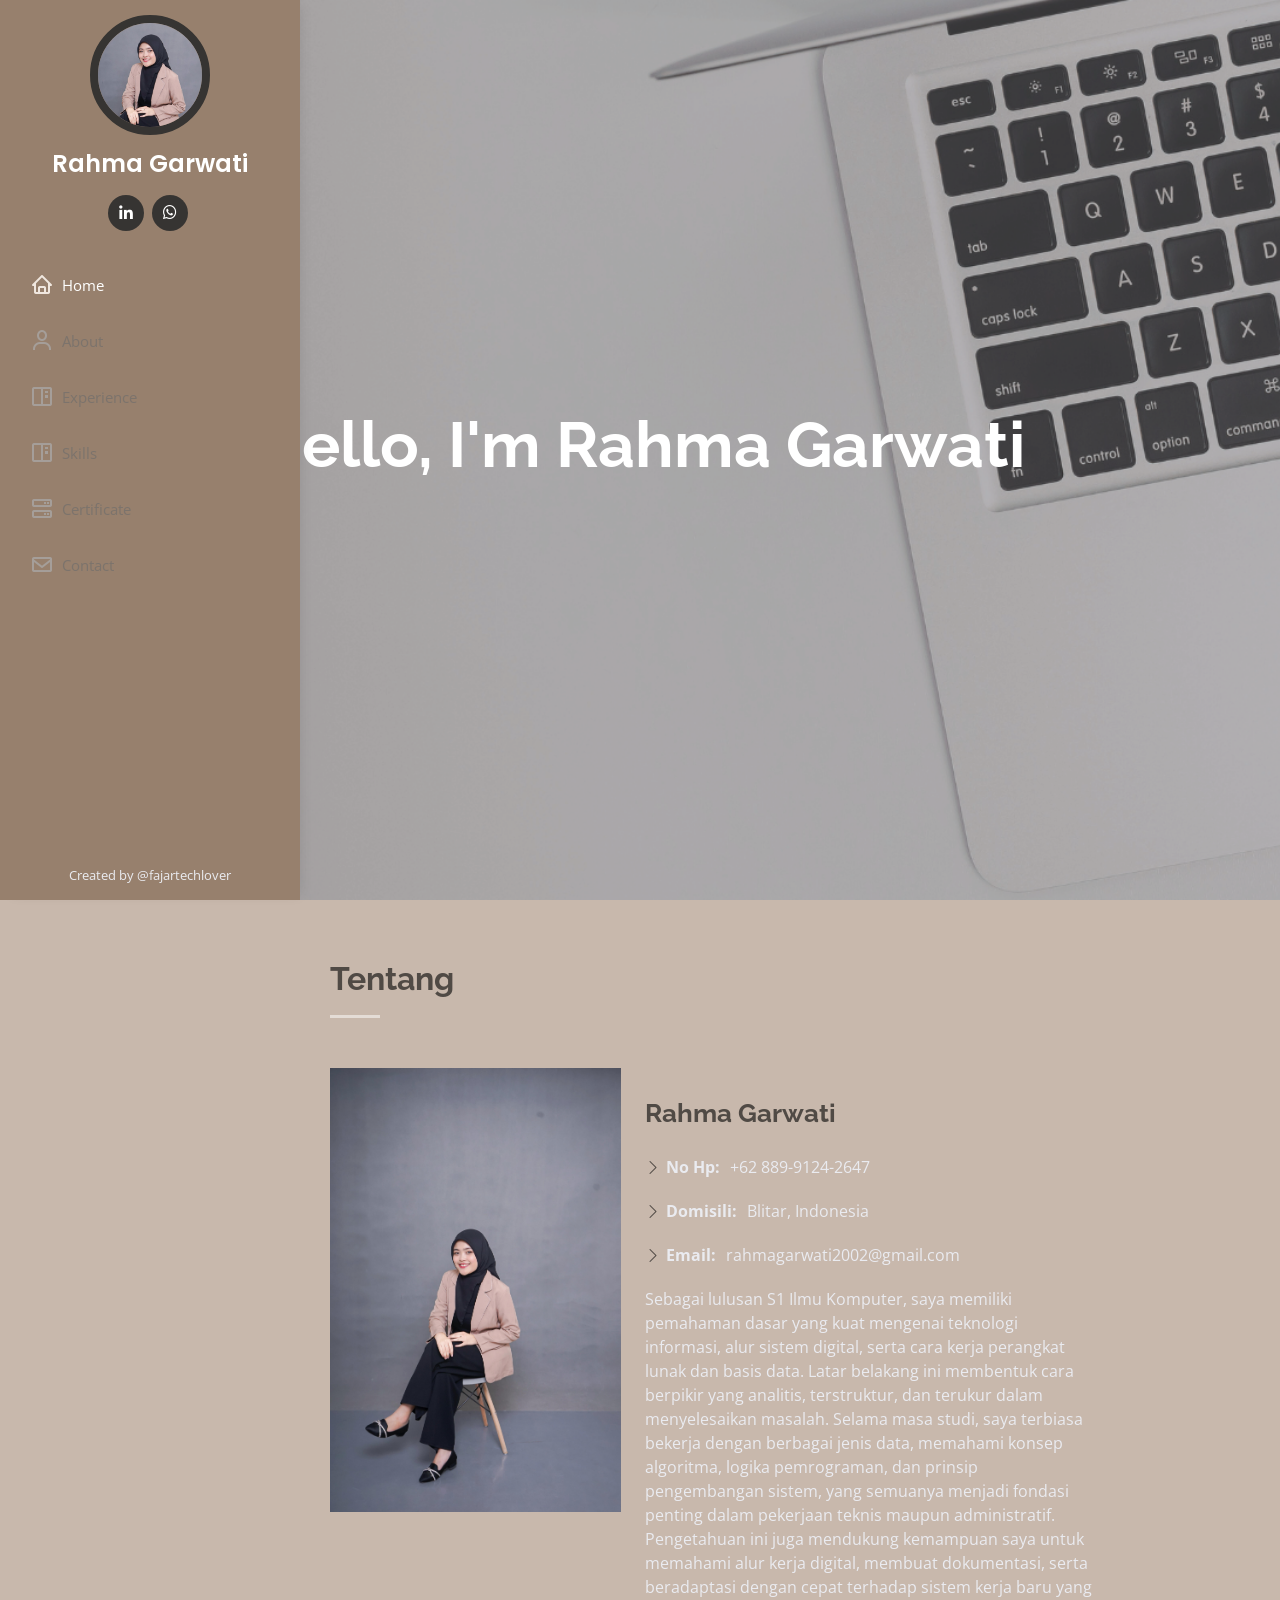
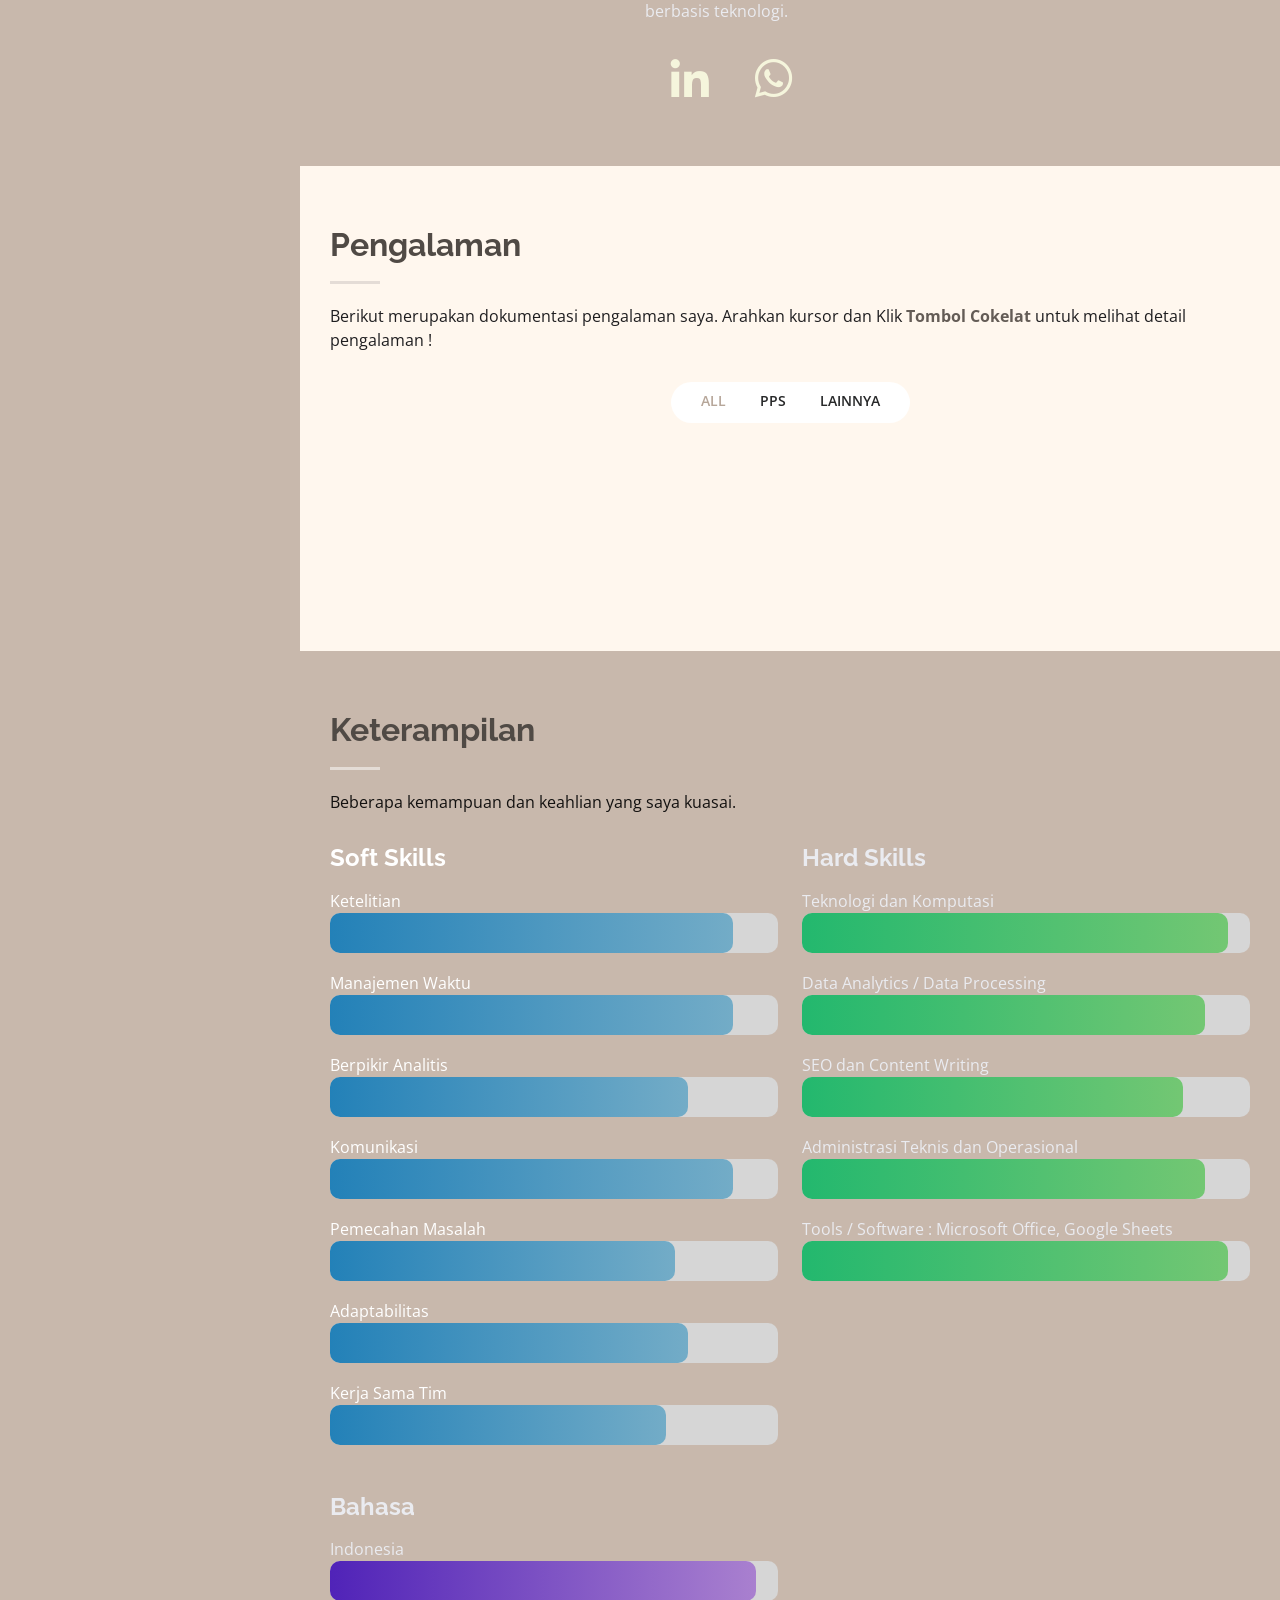
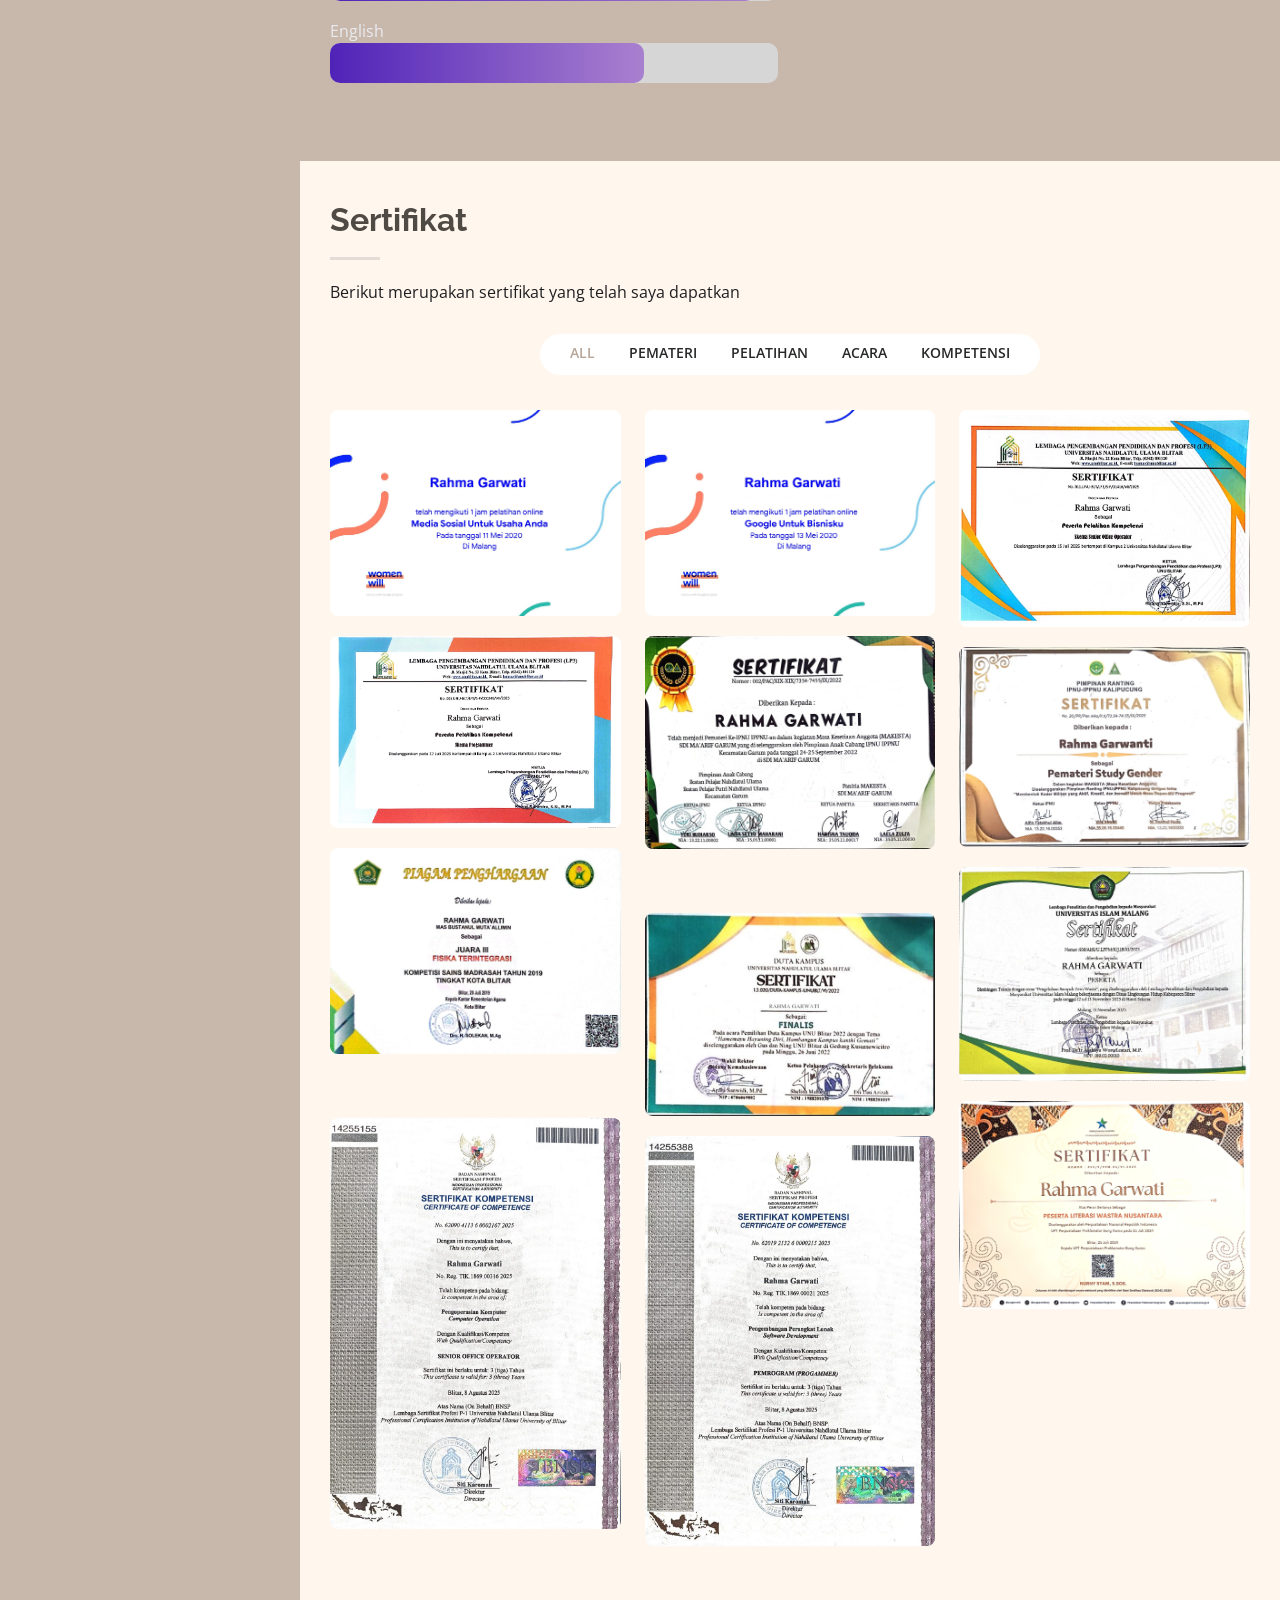
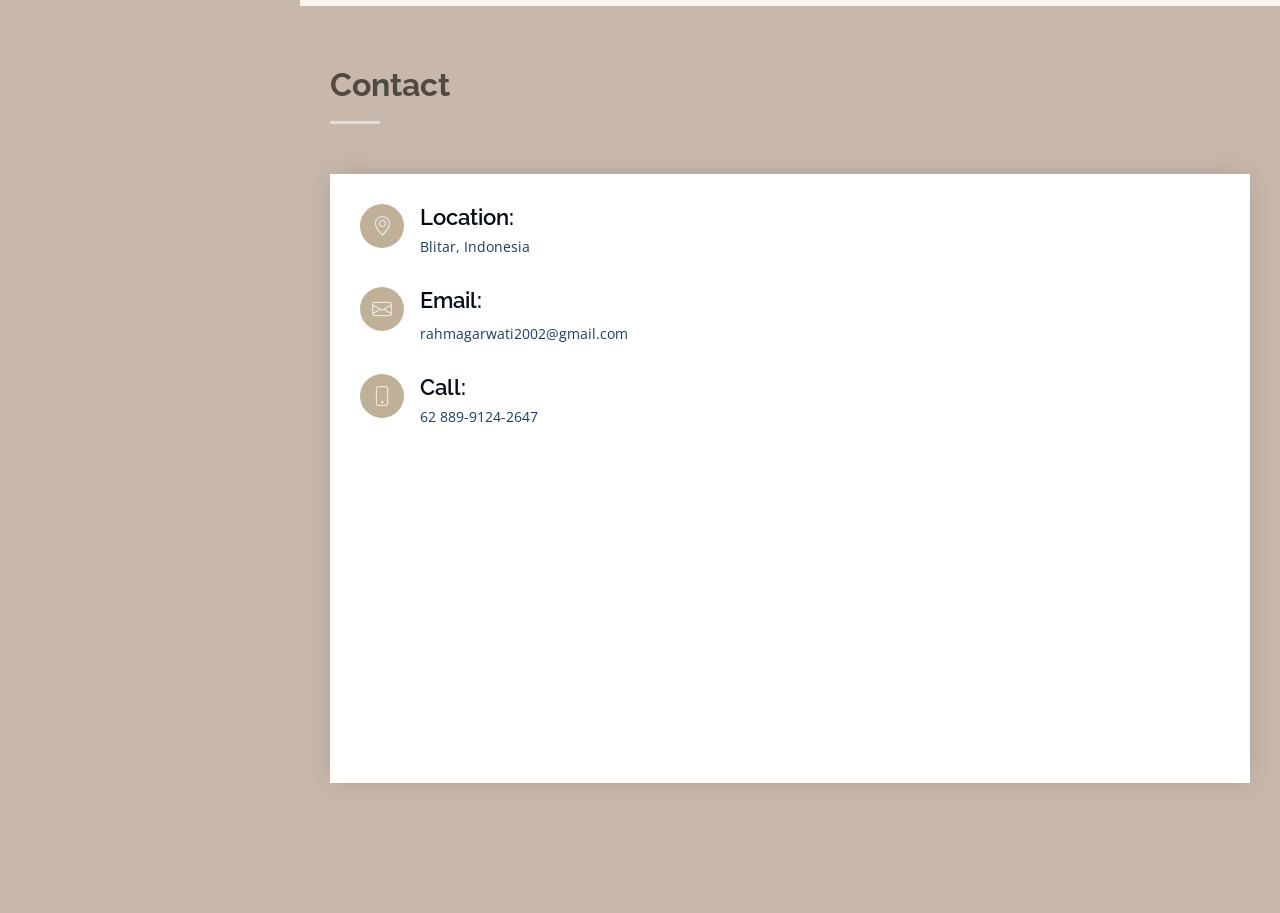
==== commit bda510bc: "Fix" ====
--- a/index.html
+++ b/index.html
@@ -63,7 +63,7 @@
   <!-- ======= Hero Section ======= -->
   <section id="hero" class="d-flex flex-column justify-content-center align-items-center">
     <div class="hero-container" data-aos="fade-in">
-      <h1>Rahma Garwati</h1>
+      <h1>Hello, I'm Rahma Garwati</h1>
     </div>
   </section>
   <!-- End Hero -->
@@ -92,7 +92,7 @@
             <div class="row">
               <div class="col-lg-9">
                 <ul>
-                  <li><i class="bi bi-chevron-right"></i> <strong>Tanggal Lahir:</strong> <span>31 Maret 2003 //ganti</span></li>
+                  <!-- <li><i class="bi bi-chevron-right"></i> <strong>Tanggal Lahir:</strong> <span>31 Maret 2003 //ganti</span></li> -->
                   <li><i class="bi bi-chevron-right"></i> <strong>No Hp:</strong> <span>+62 889-9124-2647</span></li>
                   <li><i class="bi bi-chevron-right"></i> <strong>Domisili:</strong> <span>Blitar, Indonesia</span></li>
                   <li><i class="bi bi-chevron-right"></i> <strong>Email:</strong> <span>rahmagarwati2002@gmail.com</span></li>
